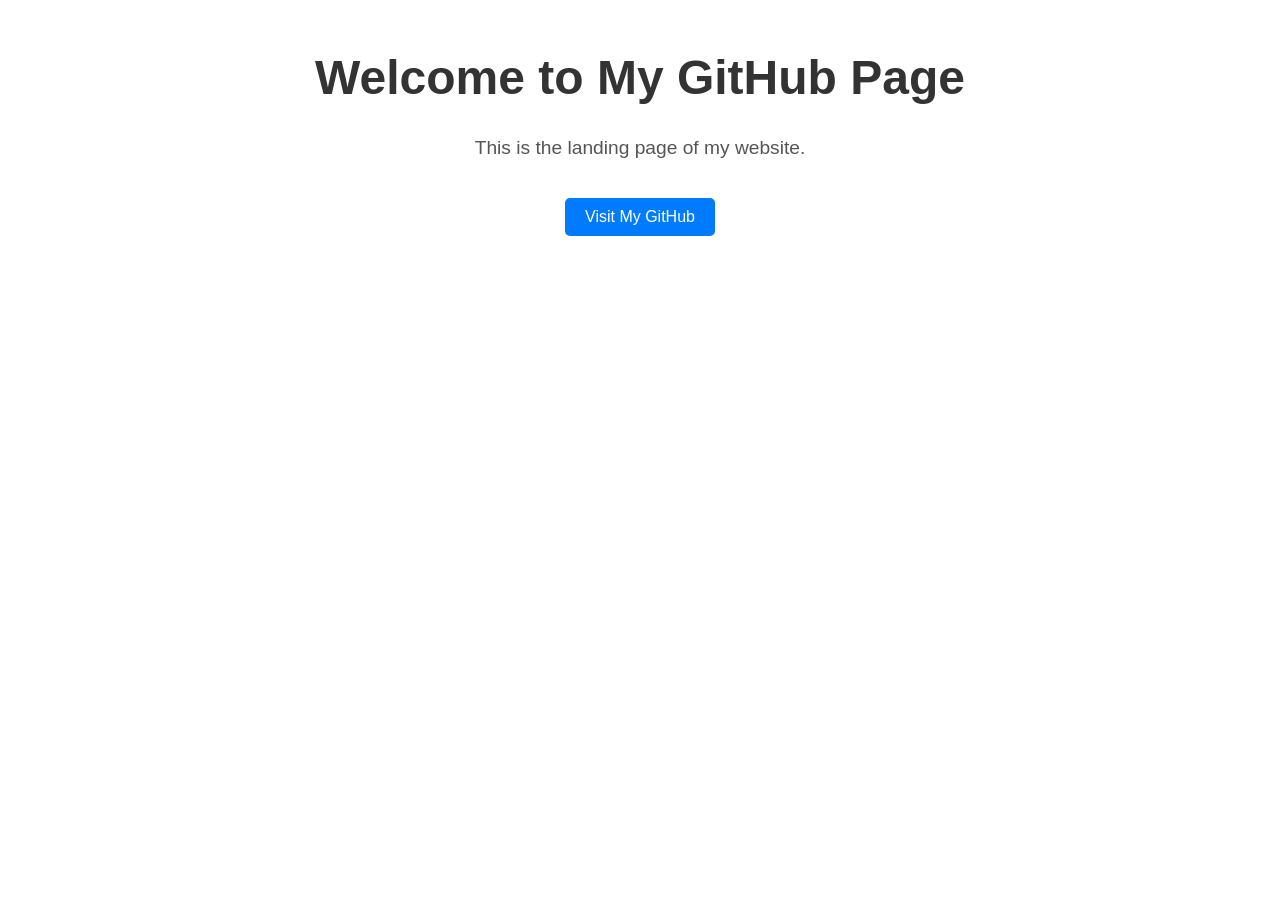
==== index.html @ 0f85a0ab "Create index.html" ====
<!DOCTYPE html>
<html lang="en">
<head>
    <meta charset="UTF-8">
    <meta name="viewport" content="width=device-width, initial-scale=1.0">
    <title>Welcome to My Landing Page</title>
    <style>
        body {
            font-family: Arial, sans-serif;
            text-align: center;
            margin-top: 50px;
        }
        h1 {
            font-size: 3rem;
            color: #333;
        }
        p {
            font-size: 1.2rem;
            color: #555;
        }
        a {
            display: inline-block;
            margin-top: 20px;
            padding: 10px 20px;
            background-color: #007BFF;
            color: white;
            text-decoration: none;
            border-radius: 5px;
        }
    </style>
</head>
<body>
    <h1>Welcome to My GitHub Page</h1>
    <p>This is the landing page of my website.</p>
    <a href="https://github.com/username">Visit My GitHub</a>
</body>
</html>
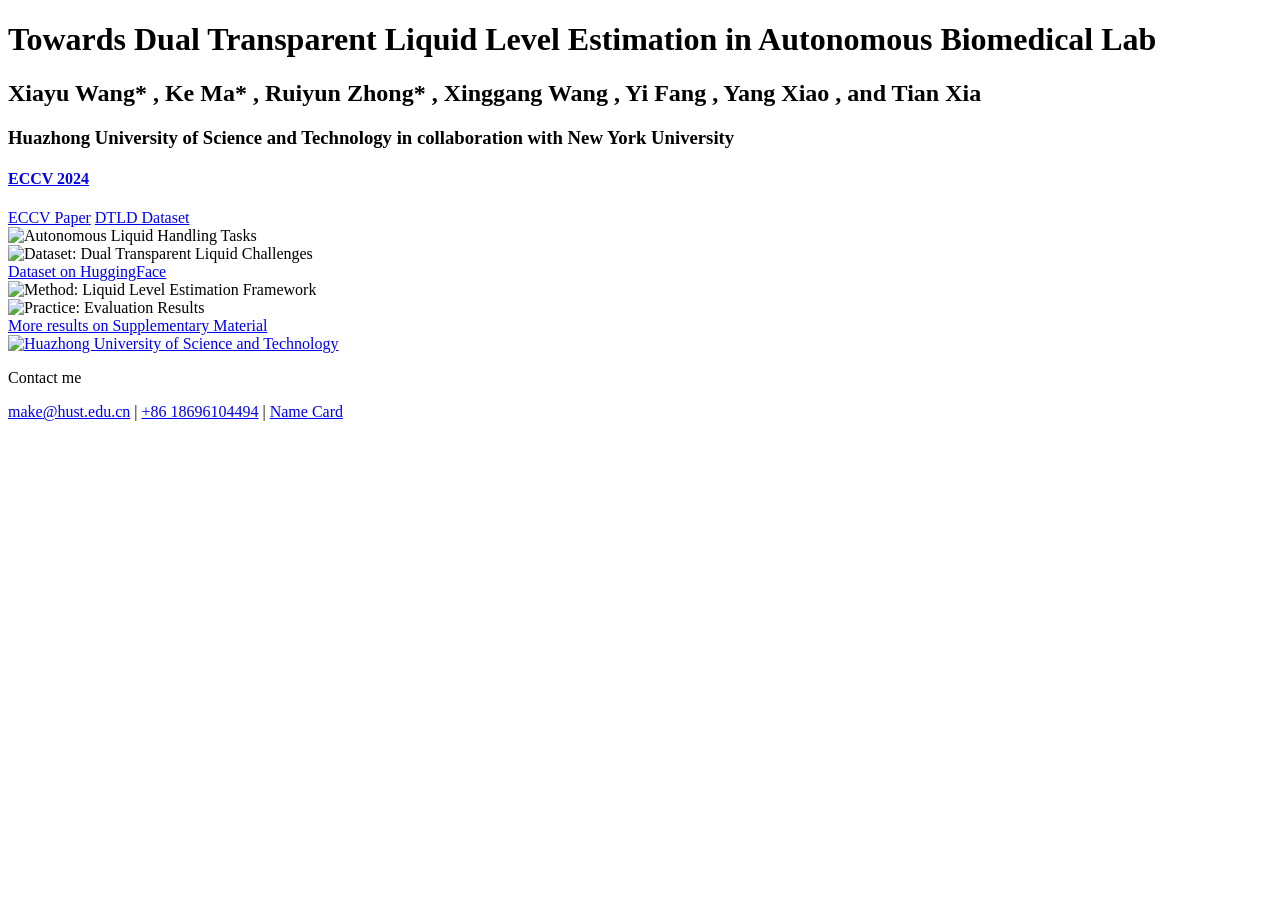
==== commit e6523ce9: "Update index.html" ====
--- a/index.html
+++ b/index.html
@@ -3,35 +3,58 @@
 <head>
     <meta charset="UTF-8">
     <meta name="viewport" content="width=device-width, initial-scale=1.0">
-    <title>Welcome to My Landing Page</title>
-    <style>
-        body {
-            font-family: Arial, sans-serif;
-            text-align: center;
-            margin-top: 50px;
-        }
-        h1 {
-            font-size: 3rem;
-            color: #333;
-        }
-        p {
-            font-size: 1.2rem;
-            color: #555;
-        }
-        a {
-            display: inline-block;
-            margin-top: 20px;
-            padding: 10px 20px;
-            background-color: #007BFF;
-            color: white;
-            text-decoration: none;
-            border-radius: 5px;
-        }
-    </style>
+    <title>Liquid Level Estimation</title>
+    <link rel="stylesheet" href="style.css">
 </head>
 <body>
-    <h1>Welcome to My GitHub Page</h1>
-    <p>This is the landing page of my website.</p>
-    <a href="https://github.com/username">Visit My GitHub</a>
+    <!-- Banner Section -->
+    <header class="banner">
+        <div class="banner-content">
+            <h1>Towards Dual Transparent Liquid Level Estimation in Autonomous Biomedical Lab</h1>
+            <h2>Xiayu Wang* , Ke Ma* , Ruiyun Zhong* , Xinggang Wang , Yi Fang , Yang Xiao , and Tian Xia</h2>
+            <h3>Huazhong University of Science and Technology in collaboration with New York University</h3>
+            <h4><a href="https://eccv.ecva.net/" target="_blank">ECCV 2024</a></h4>
+            <div class="banner-buttons">
+                <a href="ECCV_Paper.pdf" target="_blank" class="btn-left">ECCV Paper</a>
+                <a href="https://github.com/dualtransparency/TCLD" target="_blank" class="btn-right">DTLD Dataset</a>
+            </div>
+        </div>
+    </header>
+    <div class="content">
+    <!-- First Image Section -->
+    <section class="image-section">
+        <img src="section1.png" alt="Autonomous Liquid Handling Tasks">
+    </section>
+
+    <!-- Second Image Section -->
+    <section class="image-section">
+        <img src="section2.png" alt="Dataset: Dual Transparent Liquid Challenges">
+        <div class="section-btn dataset-btn">
+            <a href="https://huggingface.co/datasets/z7r7y7/DLTD" target="_blank" class="btn-left">Dataset on HuggingFace</a>
+        </div>
+    </section>
+
+    <!-- Third Image Section -->
+    <section class="image-section">
+        <img src="section3.png" alt="Method: Liquid Level Estimation Framework">
+    </section>
+
+    <!-- Fourth Image Section -->
+    <section class="image-section">
+        <img src="section4.png" alt="Practice: Evaluation Results">
+        <div class="section-btn sp-btn">
+            <a href="ECCV_SPmaterial.pdf" target="_blank" class="btn-right">More results on Supplementary Material</a>
+        </div>
+    </section>
+
+    <!-- Footer Section -->
+    <footer class="footer">
+        <a href="https://english.hust.edu.cn/" target="_blank"><img src="footer_logo.png" alt="Huazhong University of Science and Technology"></a>
+
+        <p class="contact">Contact me</p>
+        <p class="contact-info"><a href="mailto:make@hust.edu.cn">make@hust.edu.cn</a> | 
+    <a href="tel:+8618696104494">+86 18696104494</a> | <a href="card.pdf" target="_blank">Name Card</a></p>
+    </footer>
+    </div>
 </body>
 </html>
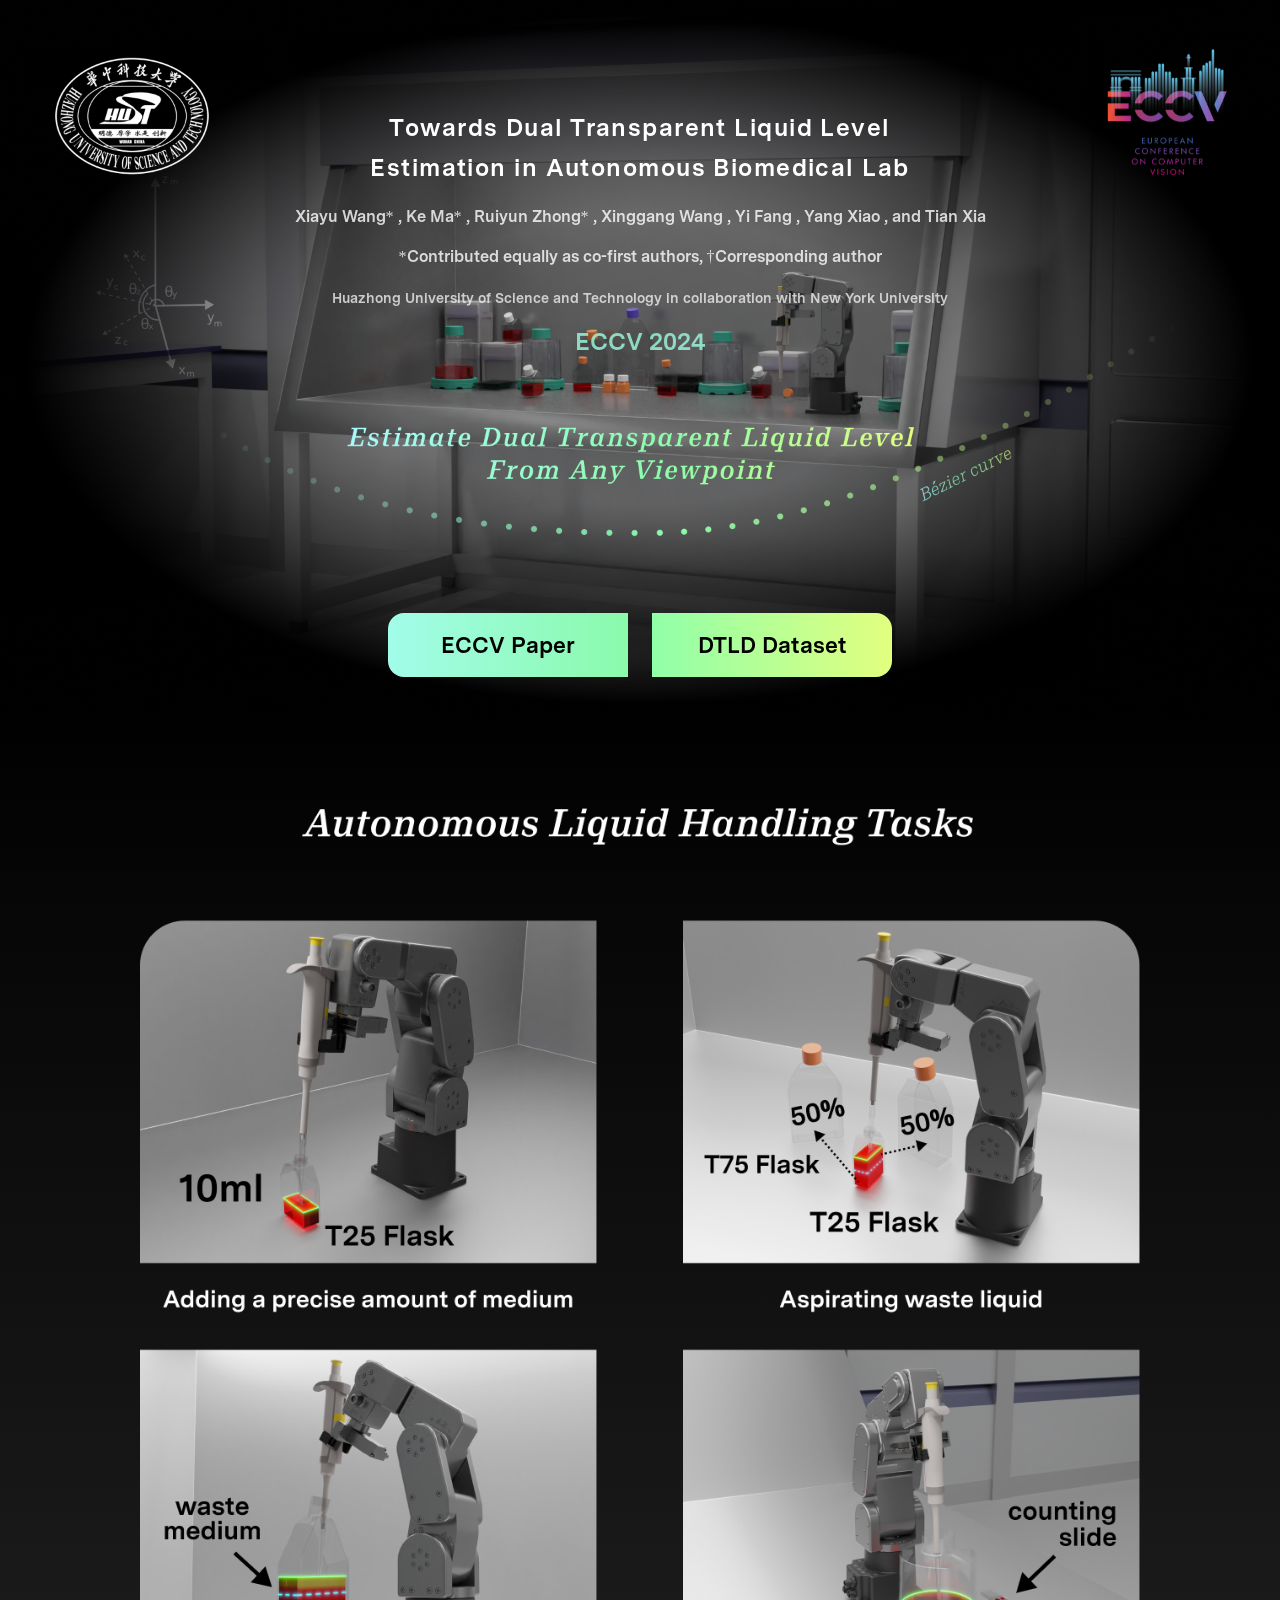
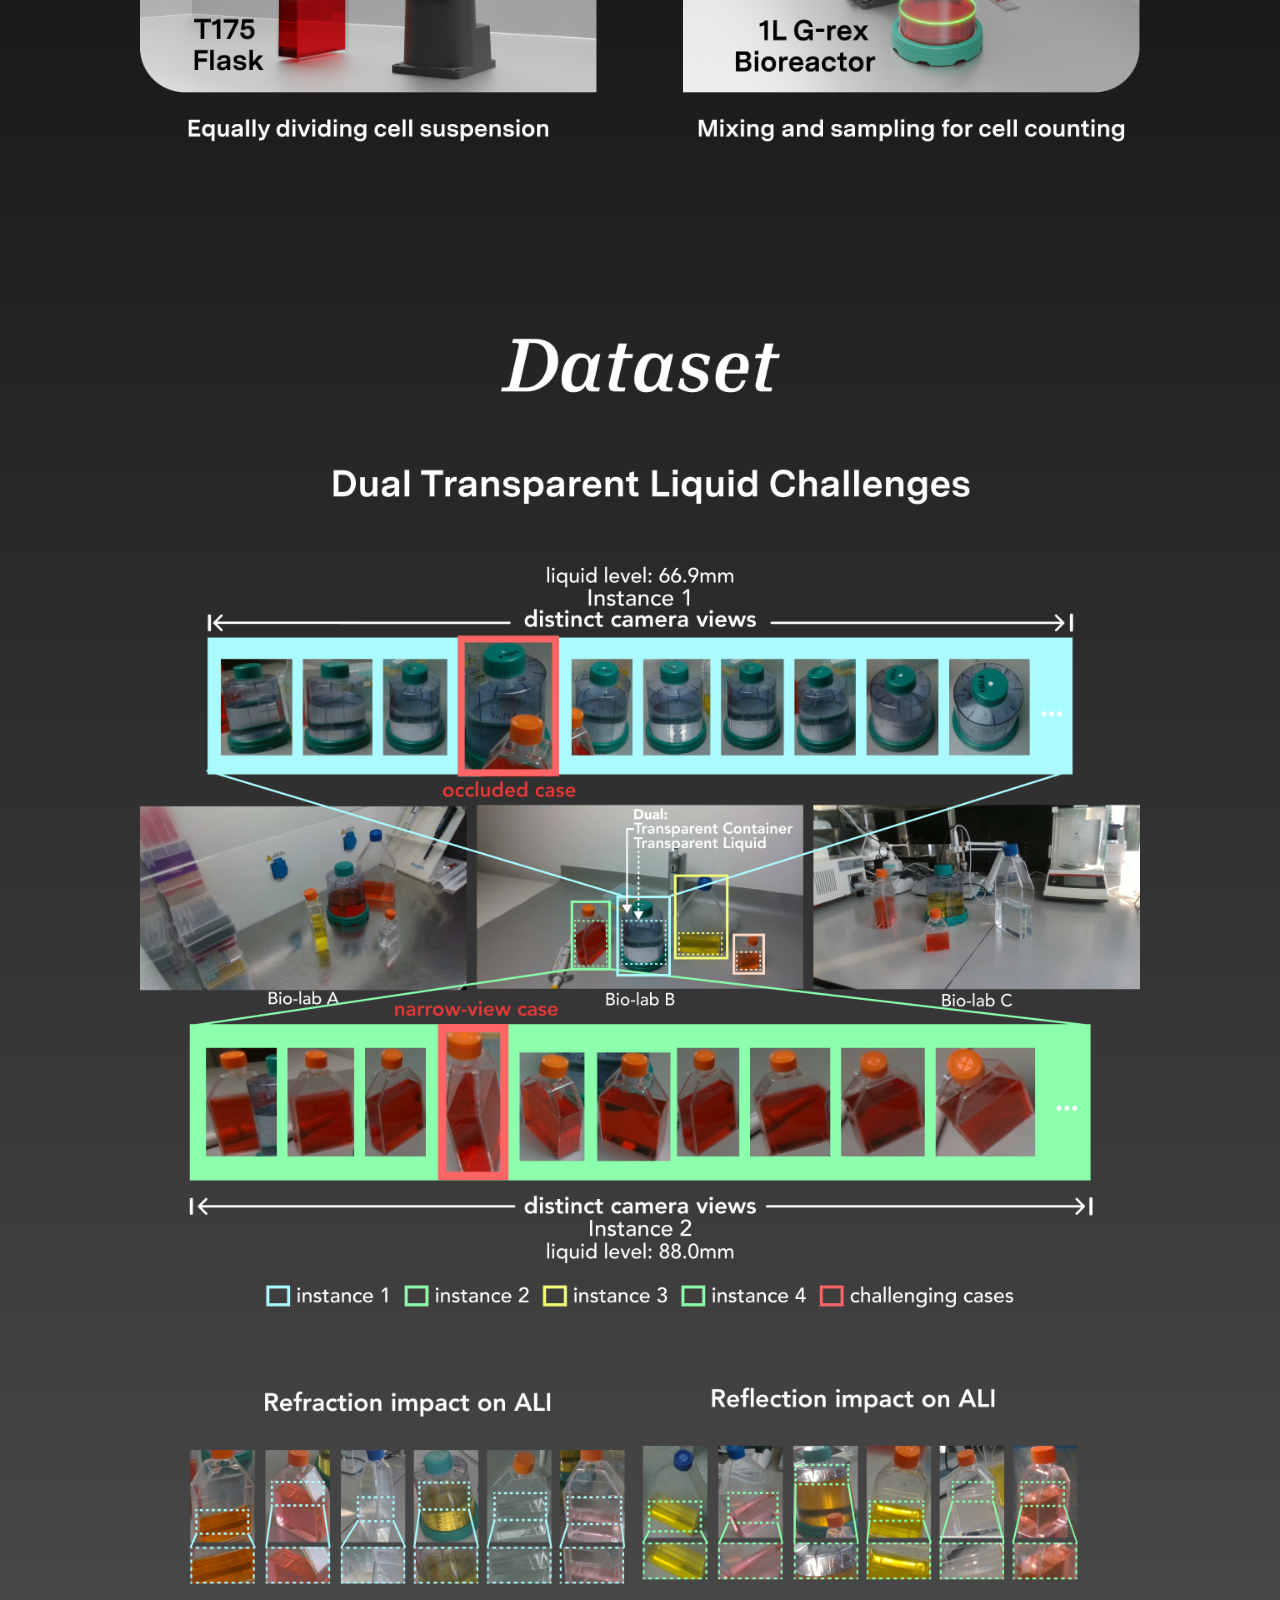
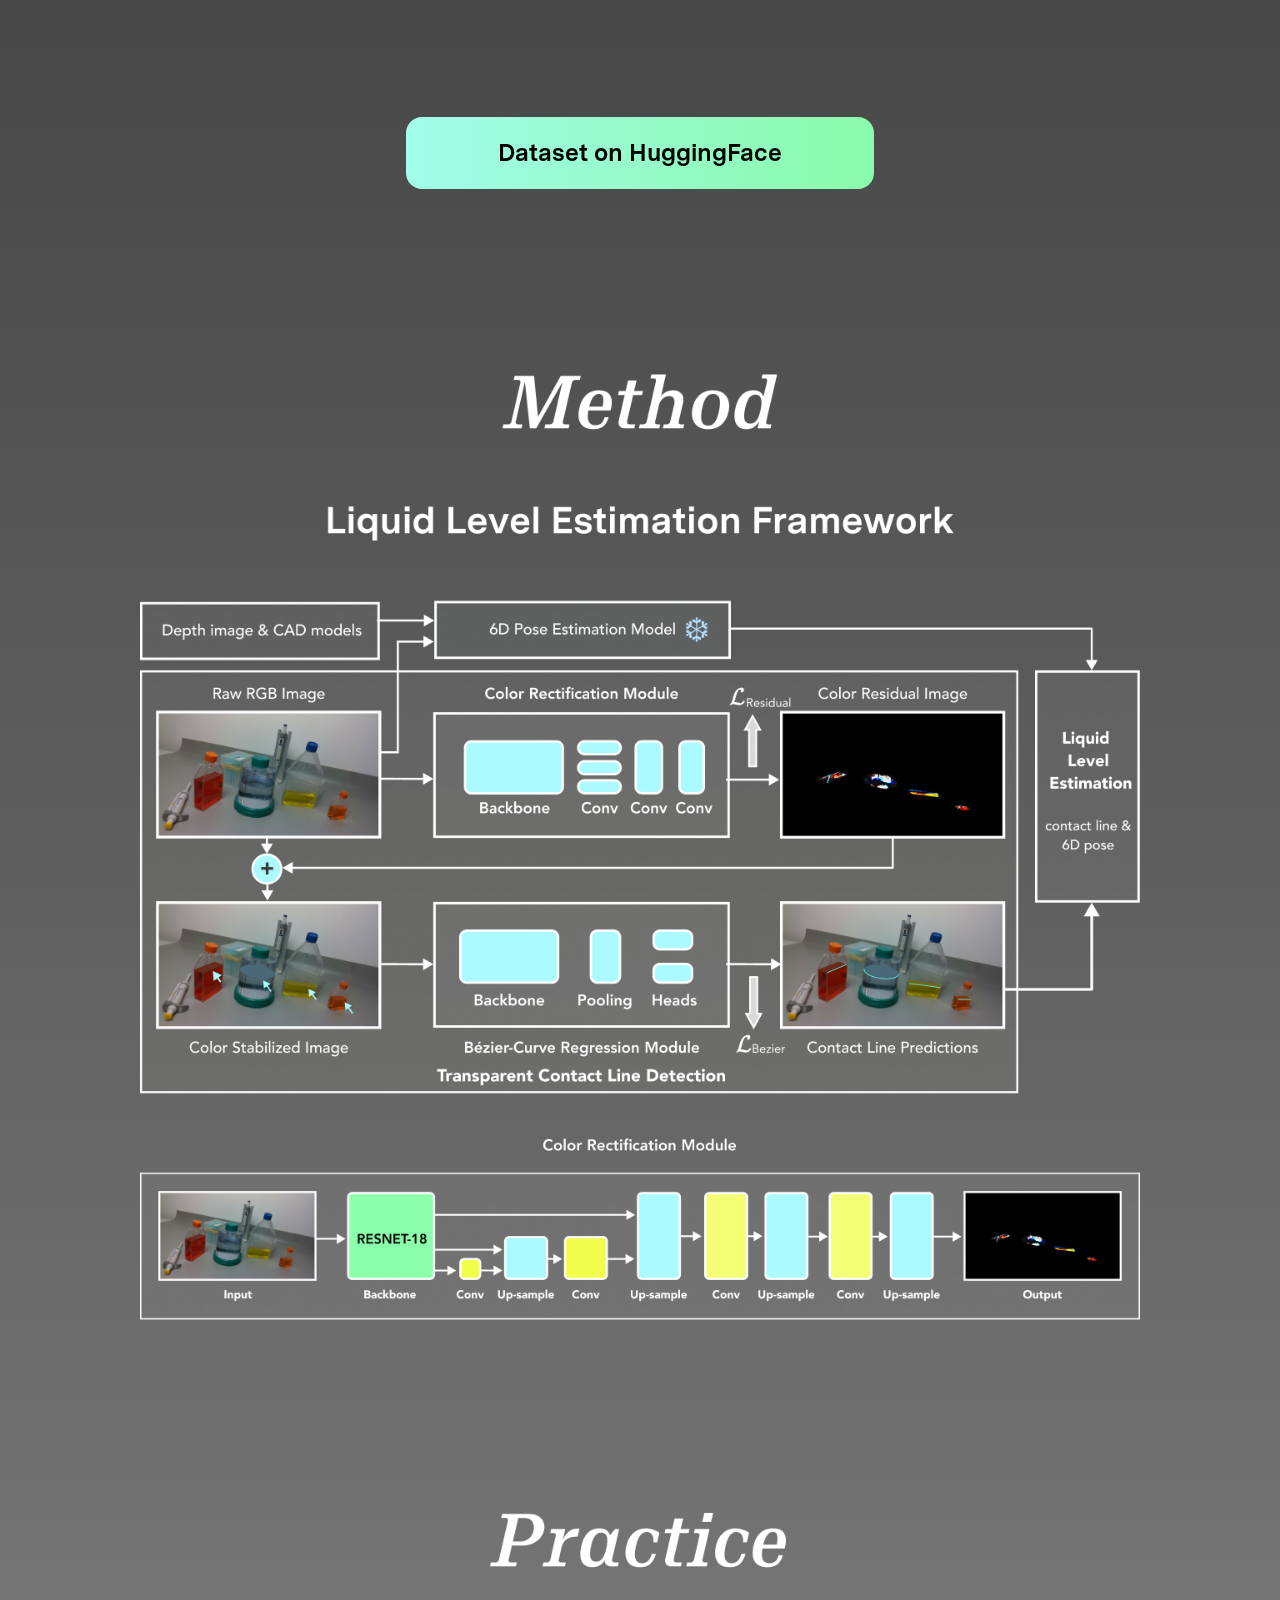
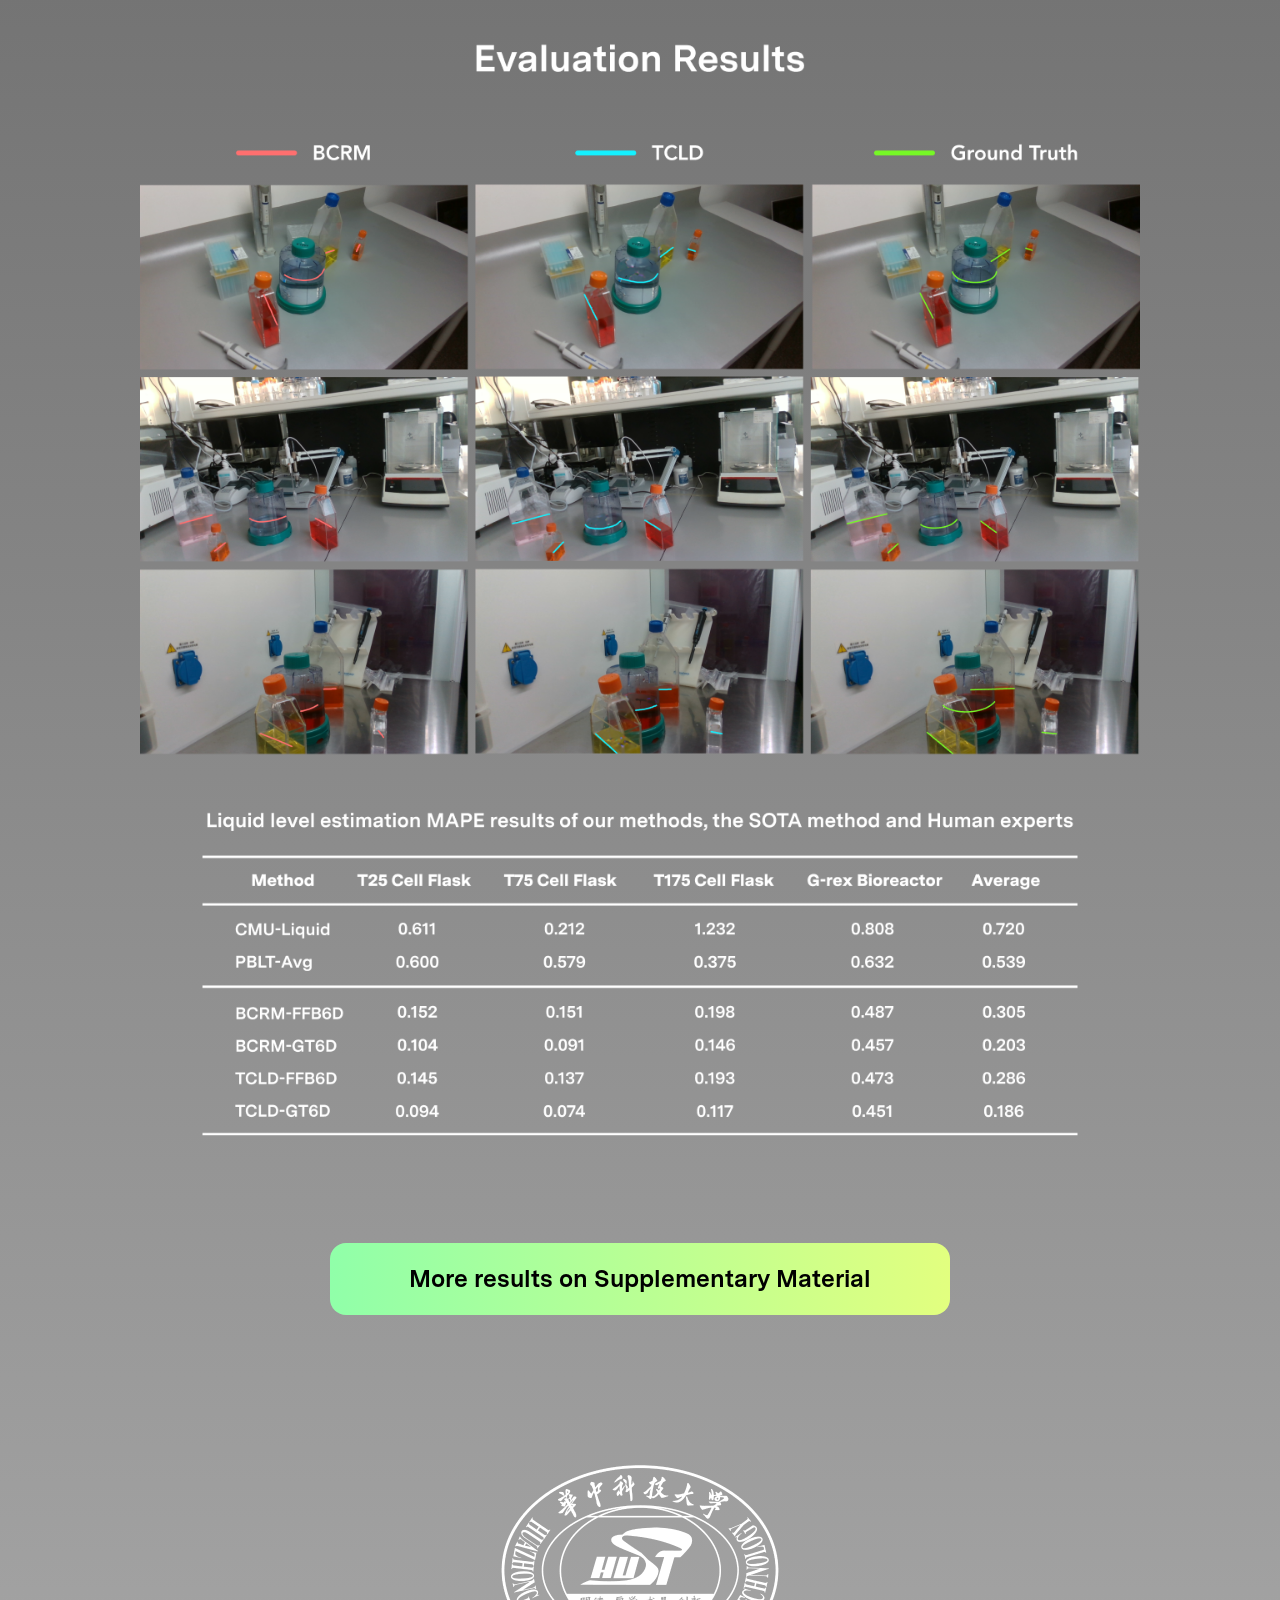
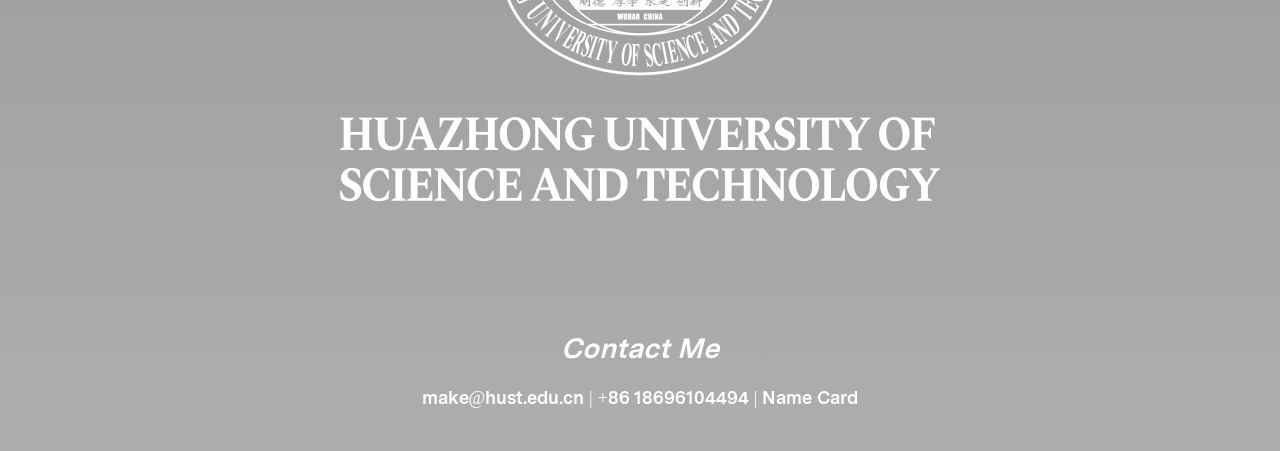
==== commit 2b74a3cf: "Update index.html" ====
--- a/index.html
+++ b/index.html
@@ -12,6 +12,7 @@
         <div class="banner-content">
             <h1>Towards Dual Transparent Liquid Level Estimation in Autonomous Biomedical Lab</h1>
             <h2>Xiayu Wang* , Ke Ma* , Ruiyun Zhong* , Xinggang Wang , Yi Fang , Yang Xiao , and Tian Xia</h2>
+            <h2>*Contributed equally as co-first authors, †Corresponding author</h2>
             <h3>Huazhong University of Science and Technology in collaboration with New York University</h3>
             <h4><a href="https://eccv.ecva.net/" target="_blank">ECCV 2024</a></h4>
             <div class="banner-buttons">
@@ -51,7 +52,7 @@
     <footer class="footer">
         <a href="https://english.hust.edu.cn/" target="_blank"><img src="footer_logo.png" alt="Huazhong University of Science and Technology"></a>
 
-        <p class="contact">Contact me</p>
+        <p class="contact">Contact Me</p>
         <p class="contact-info"><a href="mailto:make@hust.edu.cn">make@hust.edu.cn</a> | 
     <a href="tel:+8618696104494">+86 18696104494</a> | <a href="card.pdf" target="_blank">Name Card</a></p>
     </footer>
--- a/style.css
+++ b/style.css
@@ -0,0 +1,491 @@
+/* Reset basic styles */
+* {
+    margin: 0;
+    padding: 0;
+    box-sizing: border-box;
+}
+
+@font-face {
+    font-family: 'Messina Sans Trial';
+    src: url('MessinaSansTrial-Bold.otf') format('opentype');
+    font-style: normal;
+}
+
+a, a:hover {
+    text-decoration: none;
+}
+
+body {
+    font-family: 'Messina Sans Trial', 'Helvetica Neue', 'Nimbus Sans', 'Liberation Sans', 'DejaVu Sans', 'Fira Sans', 'Trebuchet MS', sans-serif;
+    color: white;
+    text-align: center;
+    line-height: 1.5;
+}
+
+.content {
+    background: linear-gradient(180deg, #010101 0%, #AEAEAE 100%); 
+}
+
+h1, p {
+    margin-bottom: 20px;
+}
+
+/* Banner Section */
+.banner {
+    width: 100%;
+    height: 56.25vw; /* 16:9 ratio */
+    background-image: url('banner_bg.png');
+    background-size: cover;
+    background-position: center;
+    text-align: center;
+    margin: 0 auto;
+    padding-top: 88px;
+}
+
+/* For smaller screens, adjust background to 'contain' for better height usage */
+@media (max-width: 768px) {
+    .banner {
+        background-size: contain;
+    }
+}
+
+.banner-content {
+    color: white;
+    position: relative;
+}
+
+h1 {
+    width: 50%;
+    font-family: 'Messina Sans Trial';
+    font-style: normal;
+    font-weight: 400;
+    font-size: 28px;
+    line-height: 46px;
+    text-align: center;
+    letter-spacing: 0.06em;
+    color: #FFFFFF;
+    margin: 0 auto;
+}
+
+h2 {
+    width: 100%;
+    margin-top: 24px;
+    font-family: 'Messina Sans Trial';
+    font-style: normal;
+    font-weight: 300;
+    font-size: 18px;
+    line-height: 25px;
+    text-align: center;
+    color: #FEFEFE;
+    opacity: 0.8;
+}
+
+h3 {
+    width: 100%;
+    margin-top: 20px;
+    font-family: 'Messina Sans Trial';
+    font-style: normal;
+    font-weight: 100;
+    font-size: 16px;
+    line-height: 22px;
+    text-align: center;
+    color: #EEE;
+    opacity: 0.8;
+}
+
+h4 {
+    width: 100%;
+    font-family: 'Messina Sans Trial';
+    font-style: normal;
+    font-weight: 700;
+    font-size: 24px;
+    line-height: 120%;
+    text-align: center;
+    color: #9EFCDE;
+    margin-top: 20px;
+    opacity: 0.8;
+}
+
+h4 a{
+    color: #9EFCDE;
+}
+
+h4 a:hover{
+    color: #FFBEF5;
+
+}
+
+.banner-buttons {
+    margin-top: 28%;
+}
+
+.banner-buttons a {
+    margin: 0 10px;
+    text-decoration: none;
+    color: black;
+    font-weight: bold;
+    display: inline-block;
+    width: 260px;
+    height: 72px;
+    line-height: 72px;
+    font-size: 24px;
+    transition: all 0.5s ease;
+}
+
+.btn-left {
+    background: linear-gradient(270deg, #8AFAAB 0%, #A2FCE9 100%);
+    border-radius: 16px 0px 0px 16px;
+}
+
+.btn-left:hover {
+    background: linear-gradient(270deg, #A2FCE9 0%, #8AFAAB 100%);
+    border-radius: 16px 0px 0px 16px;
+    opacity: 0.8;
+}
+
+.btn-right {
+    background: linear-gradient(270deg, #E2FF7F 0%, #90FFA9 100%);
+    border-radius: 0px 16px 16px 0px;
+}
+
+.btn-right:hover {
+    background: linear-gradient(270deg, #90FFA9 0%, #E2FF7F 100%);
+    border-radius: 0px 16px 16px 0px;
+    opacity: 0.8;
+}
+
+img:hover {
+    opacity: 0.8;
+}
+
+img, a, .banner-buttons a, .section-btn a {
+    transition: all 0.3s ease-out;
+}
+
+.content {
+    margin-top: -1px;
+}
+
+/* Image Sections */
+.image-section {
+    margin: 0px auto;
+    text-align: center;
+    padding: 100px 0;
+}
+
+.image-section img {
+    width: 100%;
+    max-width: 1200px;
+    height: auto;
+}
+
+.section-btn {
+    margin-top: 20px;
+}
+
+.section-btn a {
+    text-decoration: none;
+    color: black;
+    display: inline-block;
+    width: 260px;
+    height: 72px;
+    line-height: 72px;
+    font-size: 24px;
+    transition: all 0.5s ease;
+    font-family: 'Messina Sans Trial';
+    font-style: normal;
+    font-weight: 700;
+    text-align: center;
+}
+
+.dataset-btn a {
+    width: 468px;
+    margin-top: 100px;
+}
+
+.sp-btn a {
+    width: 620px;
+    margin-top: 80px;
+    border-radius: 16px;
+}
+
+.section-btn .btn-left {
+    background: linear-gradient(270deg, #8AFAAB 0%, #A2FCE9 100%);
+    border-radius: 16px;
+}
+
+.section-btn .btn-left:hover {
+    background: linear-gradient(270deg, #A2FCE9 0%, #8AFAAB 100%);
+    border-radius: 16px;
+}
+
+.section-btn .btn-right:hover {
+    background: linear-gradient(270deg, #90FFA9 0%, #E2FF7F 100%);
+    border-radius: 16px;
+}
+
+.section-btn a:hover {
+    background-position: right center; /* Change gradient direction */
+}
+
+/* Footer Section */
+.footer {
+    margin-top: 50px;
+    padding: 20px;
+    color: #ccc;
+}
+
+.footer img {
+    width: 600px;
+    margin-bottom: 120px;
+}
+
+.footer .contact {
+    font-size: 1.2em;
+    margin-bottom: 5px;
+    font-family: 'Messina Sans Trial';
+    font-style: italic;
+    font-weight: 700;
+    font-size: 28px;
+    line-height: 39px;
+    text-align: center;
+    color: #FFFFFF;
+}
+
+.contact-info {
+    font-size: 18px;
+    color: #FFFFFF;
+    font-family: 'Messina Sans Trial';
+    margin-top: 16px;
+}
+
+.contact-info a {
+    color: #FFFFFF;
+    text-decoration: none;
+}
+
+.contact-info a:hover {
+    color: #DDDDDD;
+}
+
+/* Responsive Design for various screen sizes */
+@media (max-width: 1440px) {
+    h1 {
+        font-size: 24px;
+        line-height: 40px;
+        margin-top: 20px;
+    }
+
+    h2 {
+        font-size: 16px;
+        line-height: 22px;
+        margin-top: 18px;
+    }
+
+    h3 {
+        font-size: 14px;
+        line-height: 20px;
+    }
+
+    .banner-buttons a {
+        width: 240px;
+        height: 64px;
+        line-height: 64px;
+        font-size: 1.4em;
+    }
+
+    .image-section img {
+        max-width: 1000px;
+    }
+
+    .banner-buttons {
+    margin-top: 20%;
+}
+    .image-section {
+    padding: 80px 0;
+}
+
+}
+
+@media (max-width: 1024px) {
+    h1 {
+        font-size: 18px;
+        line-height: 36px;
+        width: 70%;
+        margin-top: 15px;
+    }
+
+    h2 {
+        font-size: 14px;
+        line-height: 20px;
+        margin-top: 16px;
+    }
+
+    h3 {
+        font-size: 12px;
+        line-height: 18px;
+    }
+
+    h4 {
+        font-size: 20px;
+        line-height: 30px;
+        margin-top: 20px;
+    }
+
+    .banner-buttons a {
+        width: 220px;
+        height: 60px;
+        line-height: 60px;
+        font-size: 1.2em;
+    }
+
+    .image-section img {
+        max-width: 900px;
+    }
+
+       .banner-buttons {
+    margin-top: 16%;
+}
+    .image-section {
+    padding: 50px 0;
+}
+}
+
+@media (max-width: 768px) {
+    h1 {
+        font-size: 16px;
+        line-height: 30px;
+        width: 80%;
+        margin-top: 10px;
+    }
+
+    h2 {
+        font-size: 12px;
+        line-height: 18px;
+        margin-top: 12px;
+    }
+
+    h3 {
+        font-size: 10px;
+        line-height: 16px;
+    }
+
+    h4 {
+        font-size: 18px;
+        line-height: 28px;
+        margin-top: 18px;
+    }
+
+    .banner {
+        height: auto;
+    }
+
+    .banner-buttons a {
+        width: 200px;
+        height: 56px;
+        line-height: 56px;
+        font-size: 0.9em;
+    }
+
+    .image-section img {
+        width: 90%;
+    }
+
+    .banner-buttons {
+        margin-top: 10%;
+    }
+
+    .footer img {
+        width: 400px;
+    }
+        .image-section {
+    padding: 30px 0;
+}
+}
+
+@media (max-width: 480px) {
+    h1 {
+        font-size: 14px;
+        line-height: 28px;
+        width: 90%;
+        margin-top: 5px;
+    }
+
+    h2 {
+        font-size: 10px;
+        line-height: 16px;
+        margin-top: 8px;
+    }
+
+    h3 {
+        font-size: 8px;
+        line-height: 12px;
+    }
+
+    h4 {
+        font-size: 16px;
+        line-height: 24px;
+        margin-top: 10px;
+    }
+
+    .banner-buttons a {
+        width: 180px;
+        height: 50px;
+        line-height: 50px;
+        font-size: 0.8em;
+    }
+
+    .image-section img {
+        width: 95%;
+    }
+
+    .footer img {
+        width: 300px;
+    }
+            .image-section {
+    padding: 20px 0;
+}
+}
+
+/* Responsive design for module buttons */
+@media (max-width: 768px) {
+    .section-btn a {
+        width: 200px;
+        height: 56px;
+        line-height: 56px;
+        font-size: 0.9em;
+        margin-top: 10px;
+    }
+
+    .dataset-btn a {
+        width: 350px;
+    }
+
+    .sp-btn a {
+        width: 400px;
+    }
+     .image-section {
+    padding: 20px 0;
+}
+}
+
+@media (max-width: 480px) {
+    .section-btn a {
+        width: 180px;
+        height: 50px;
+        line-height: 50px;
+        font-size: 0.8em;
+        margin-top: 8px;
+    }
+
+    .dataset-btn a {
+        width: 300px;
+    }
+
+    .sp-btn a {
+        width: 320px;
+    }
+     .image-section {
+    padding: 20px 0;
+    }
+}
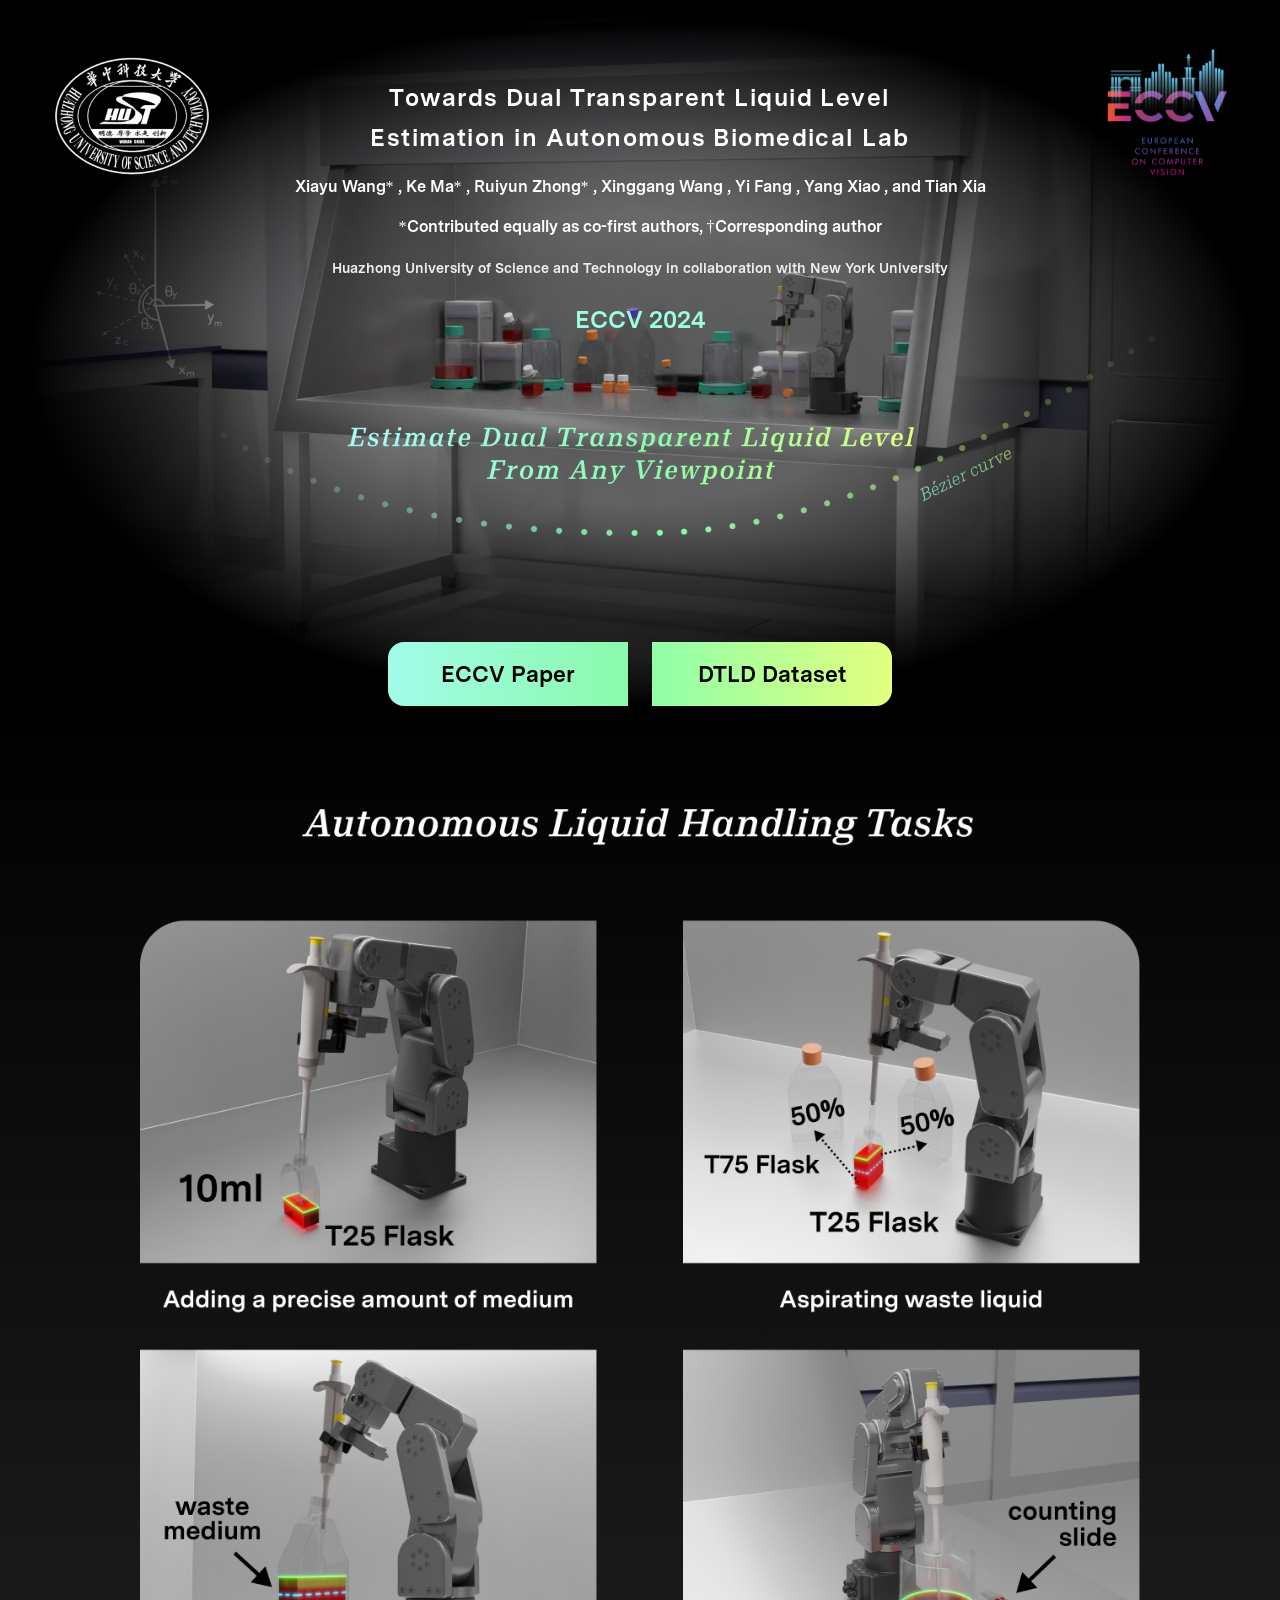
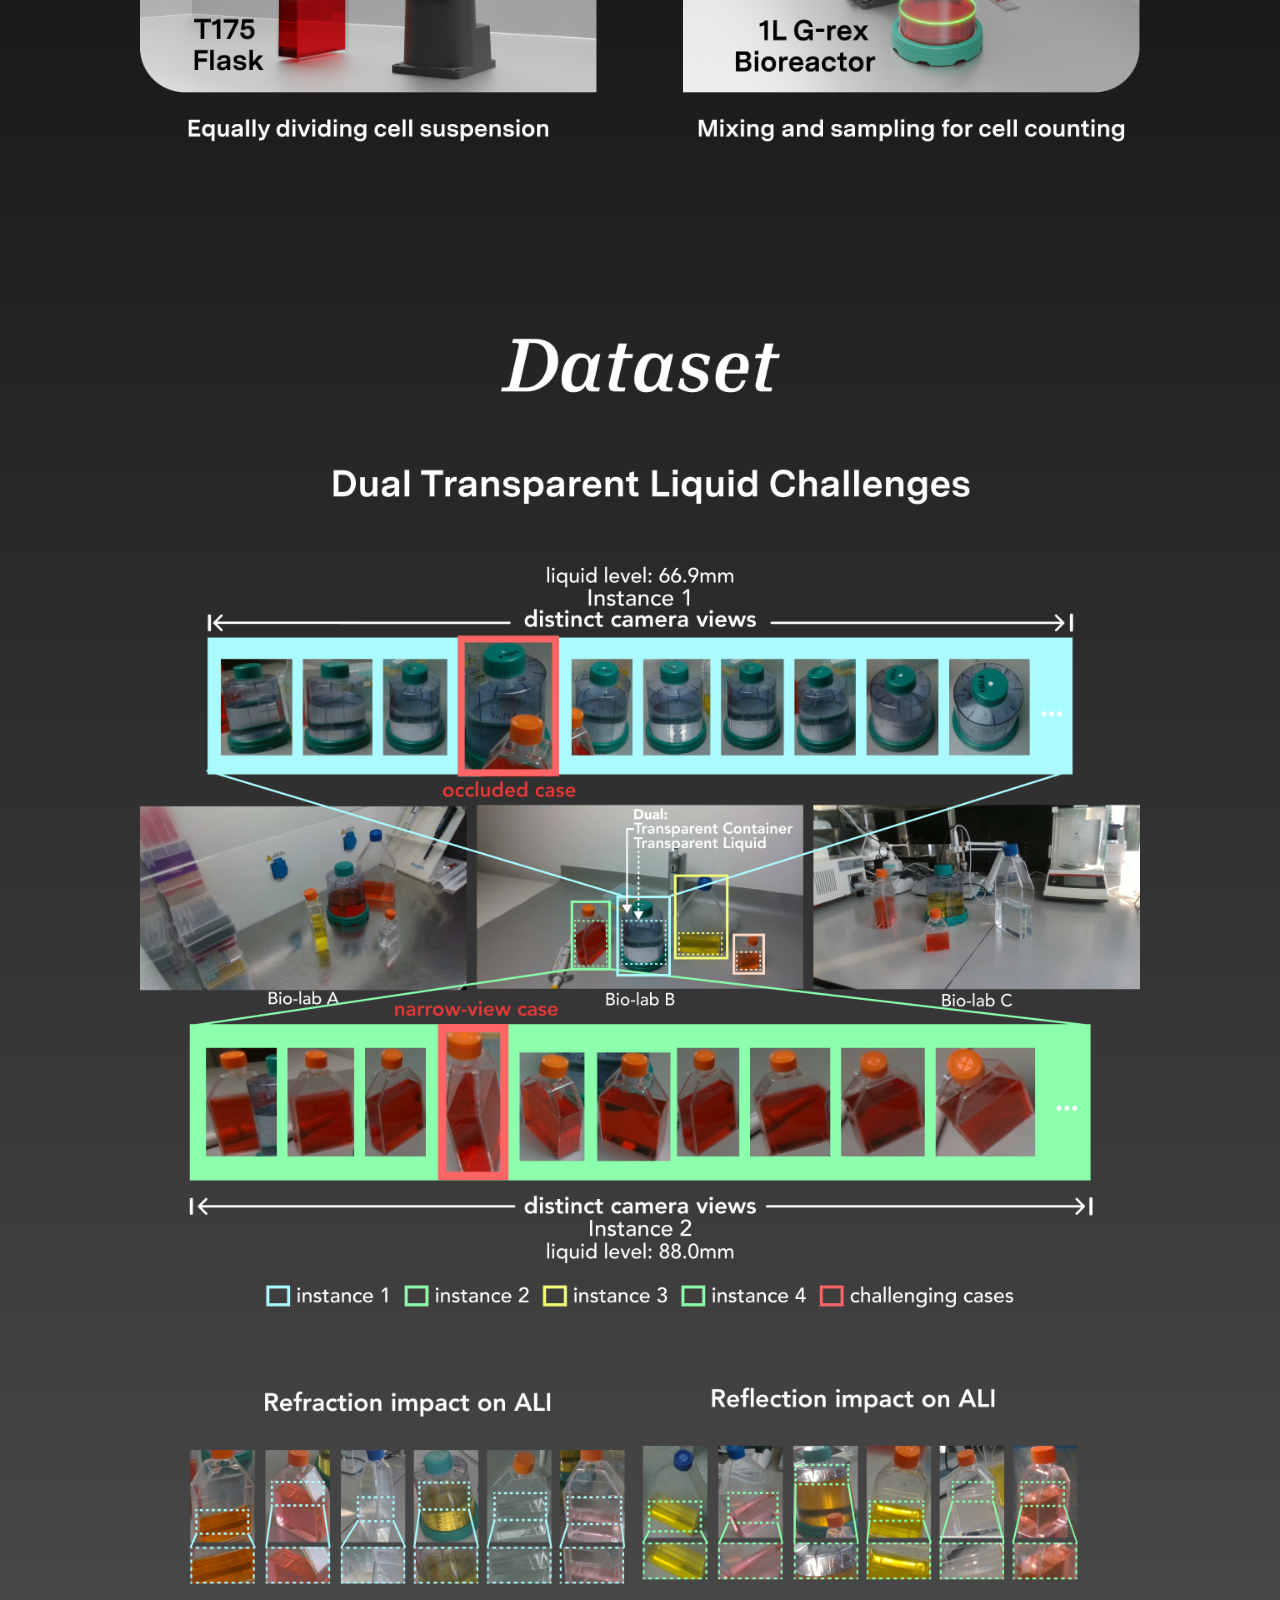
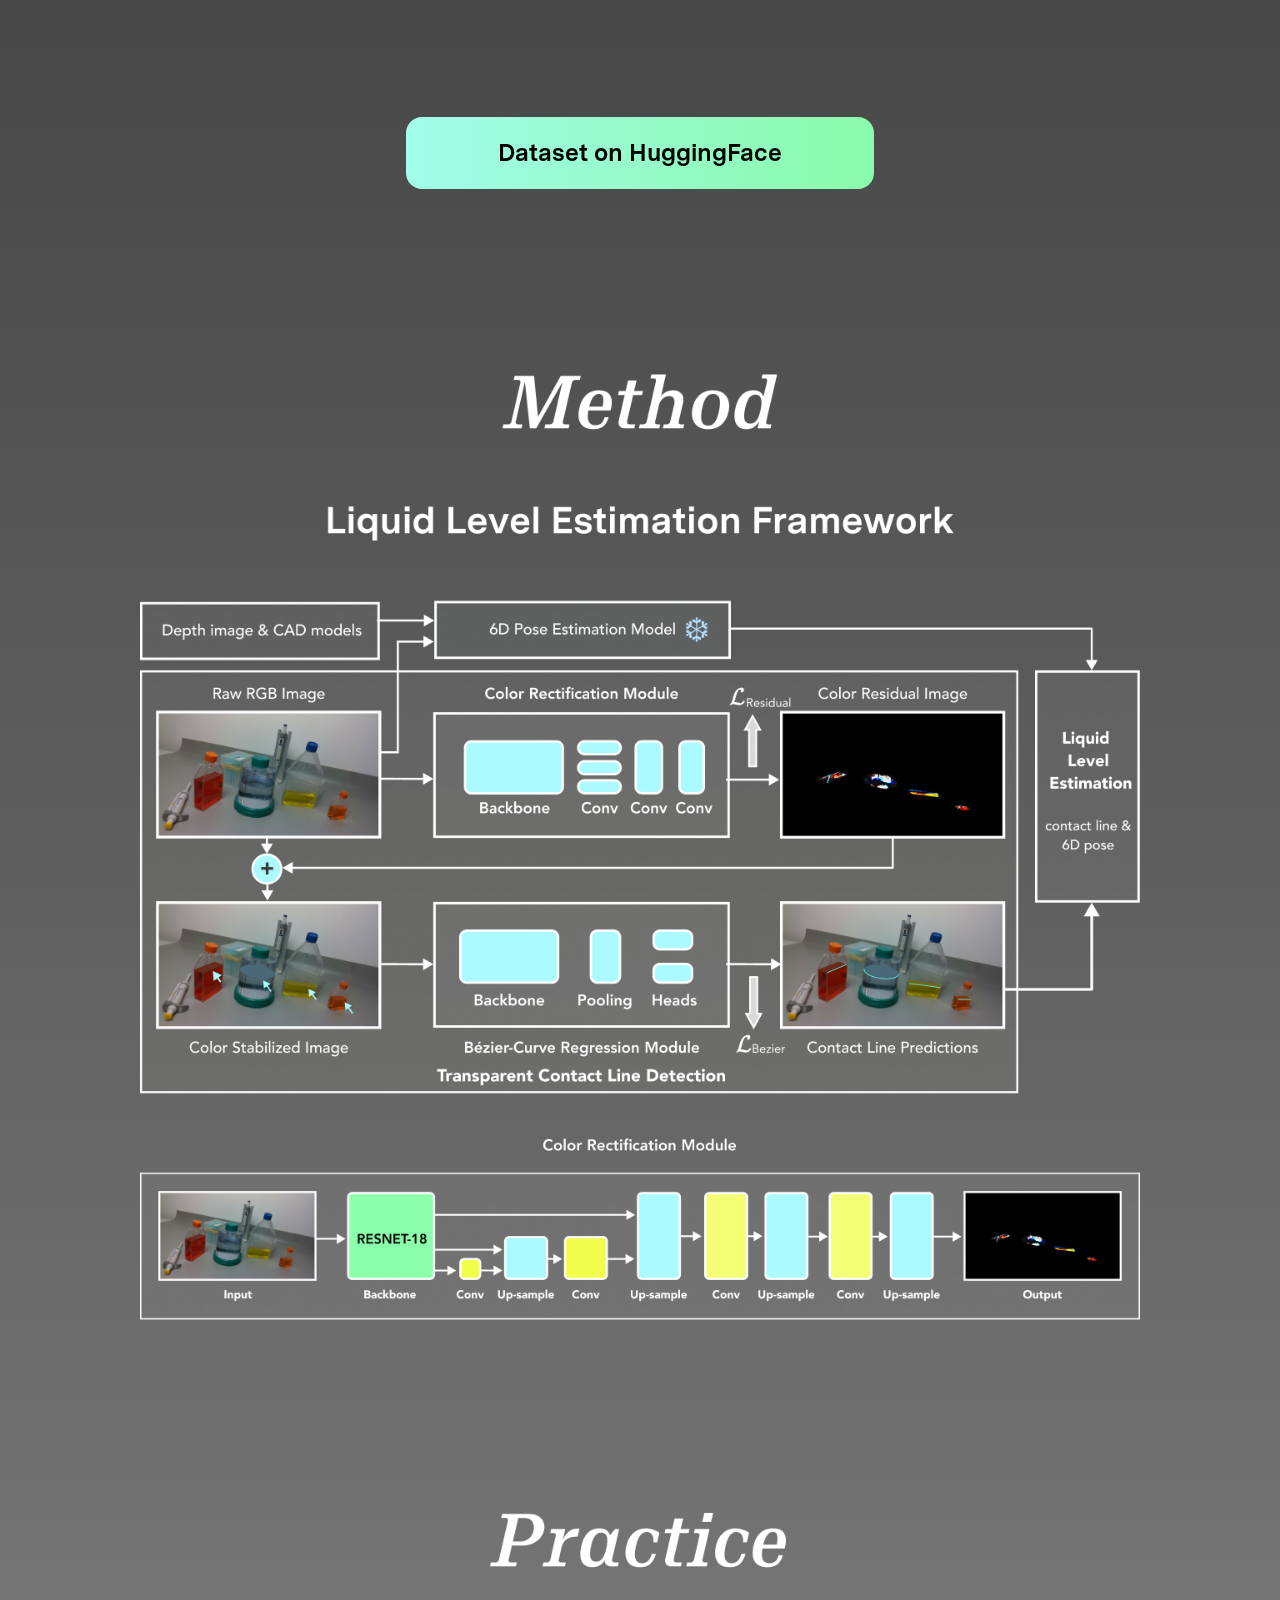
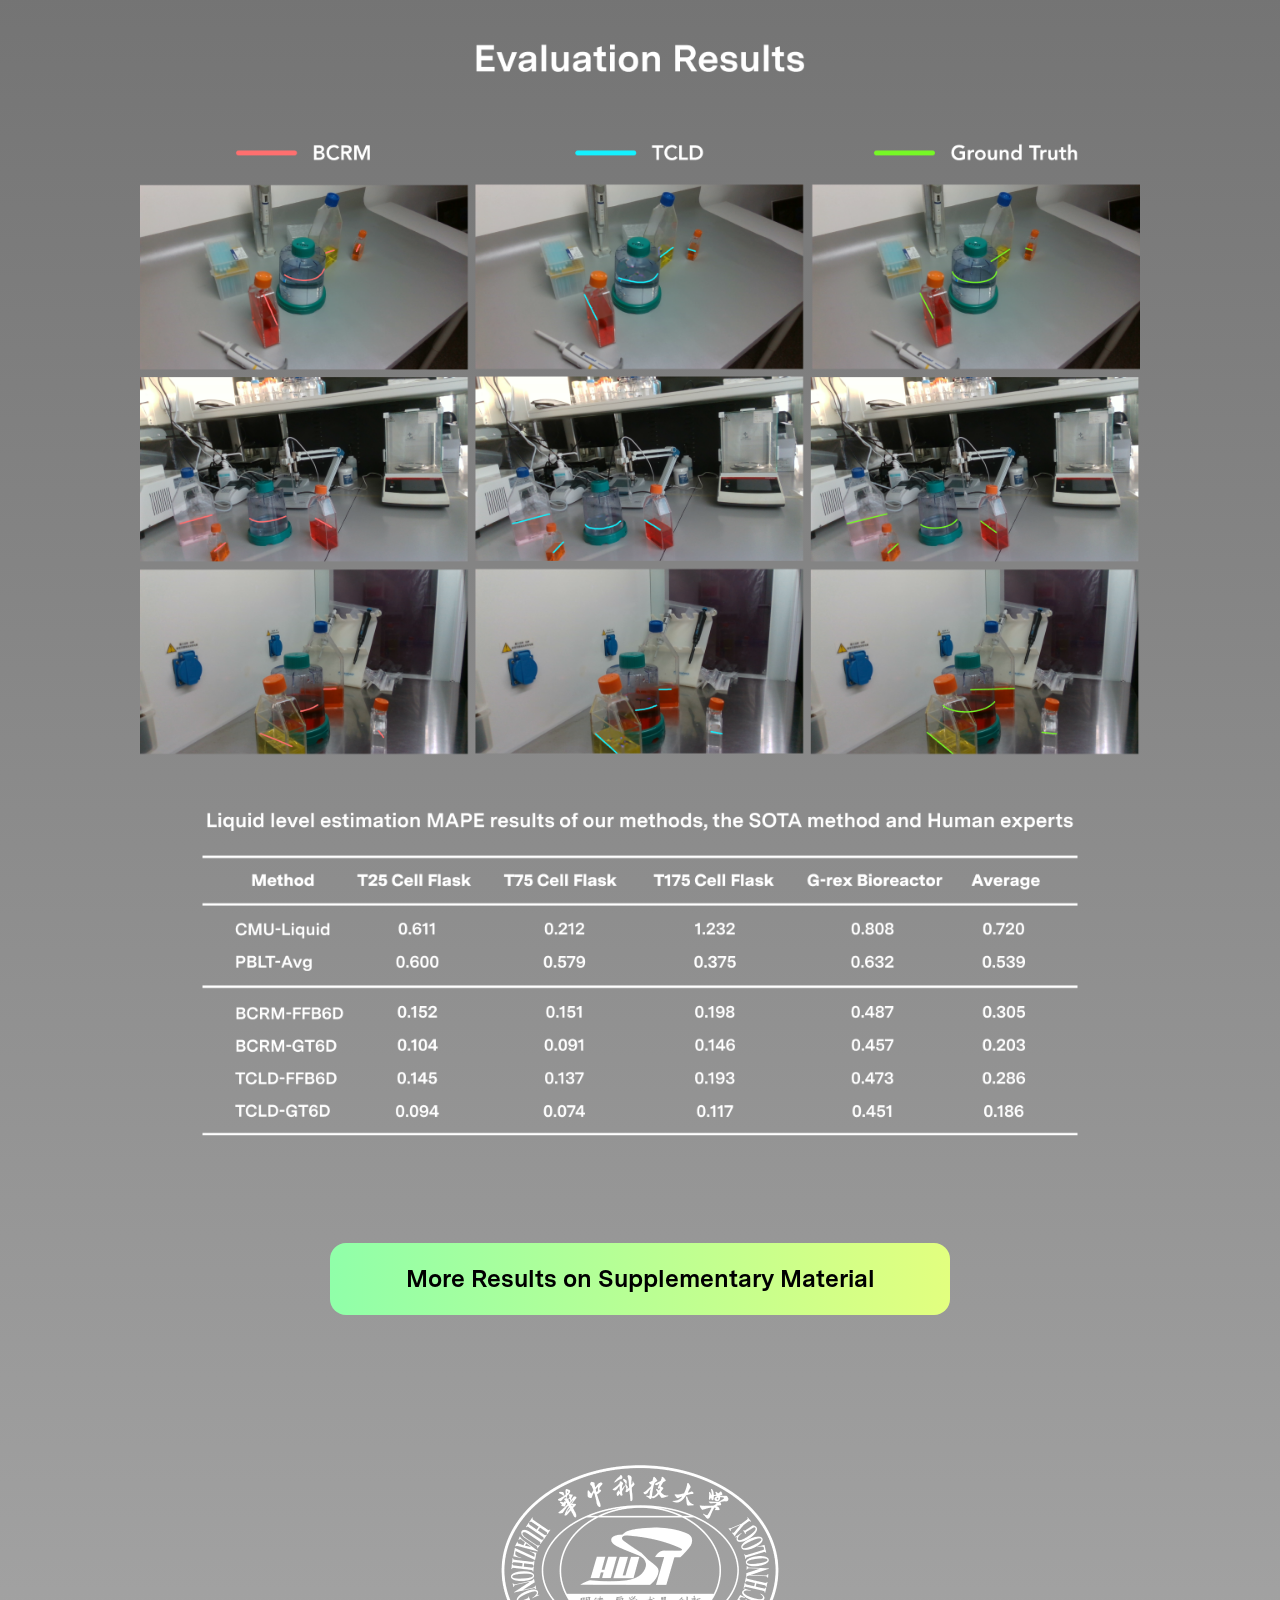
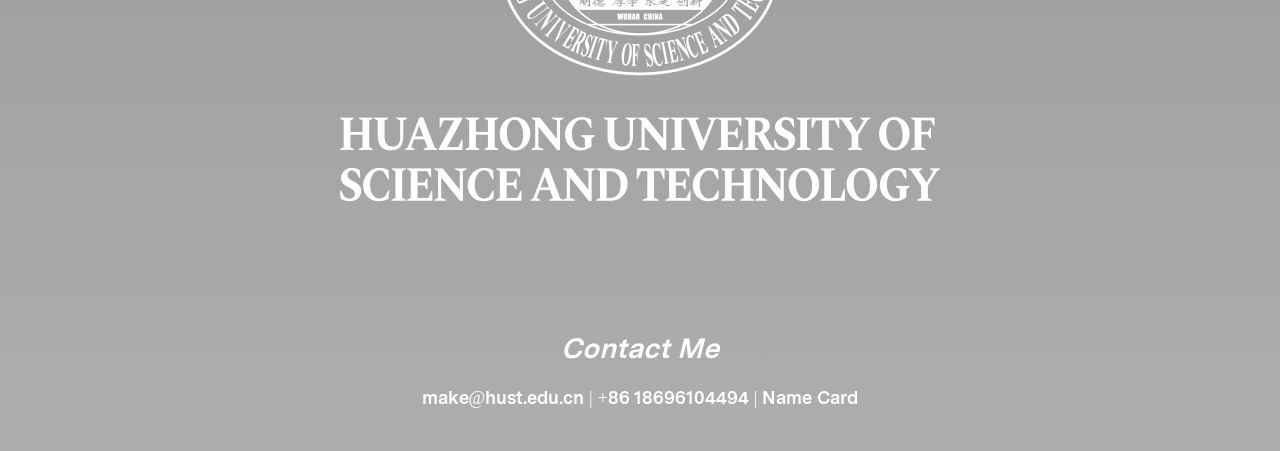
==== commit 589fd009: "Update index.html" ====
--- a/index.html
+++ b/index.html
@@ -44,7 +44,7 @@
     <section class="image-section">
         <img src="section4.png" alt="Practice: Evaluation Results">
         <div class="section-btn sp-btn">
-            <a href="ECCV_SPmaterial.pdf" target="_blank" class="btn-right">More results on Supplementary Material</a>
+            <a href="ECCV_SPmaterial.pdf" target="_blank" class="btn-right">More Results on Supplementary Material</a>
         </div>
     </section>
 
--- a/style.css
+++ b/style.css
@@ -39,7 +39,7 @@
     background-position: center;
     text-align: center;
     margin: 0 auto;
-    padding-top: 88px;
+    padding-top: 58px;
 }
 
 /* For smaller screens, adjust background to 'contain' for better height usage */
@@ -60,7 +60,7 @@
     font-style: normal;
     font-weight: 400;
     font-size: 28px;
-    line-height: 46px;
+    line-height: 42px;
     text-align: center;
     letter-spacing: 0.06em;
     color: #FFFFFF;
@@ -69,15 +69,14 @@
 
 h2 {
     width: 100%;
-    margin-top: 24px;
+    margin-top: 20px;
     font-family: 'Messina Sans Trial';
     font-style: normal;
     font-weight: 300;
-    font-size: 18px;
-    line-height: 25px;
+    font-size: 16px;
+    line-height: 22px;
     text-align: center;
     color: #FEFEFE;
-    opacity: 0.8;
 }
 
 h3 {
@@ -86,11 +85,10 @@
     font-family: 'Messina Sans Trial';
     font-style: normal;
     font-weight: 100;
-    font-size: 16px;
-    line-height: 22px;
+    font-size: 14px;
+    line-height: 18px;
     text-align: center;
     color: #EEE;
-    opacity: 0.8;
 }
 
 h4 {
@@ -102,8 +100,7 @@
     line-height: 120%;
     text-align: center;
     color: #9EFCDE;
-    margin-top: 20px;
-    opacity: 0.8;
+    margin-top: 28px;
 }
 
 h4 a{
@@ -299,7 +296,7 @@
     }
 
     .banner-buttons {
-    margin-top: 20%;
+    margin-top: 24%;
 }
     .image-section {
     padding: 80px 0;
